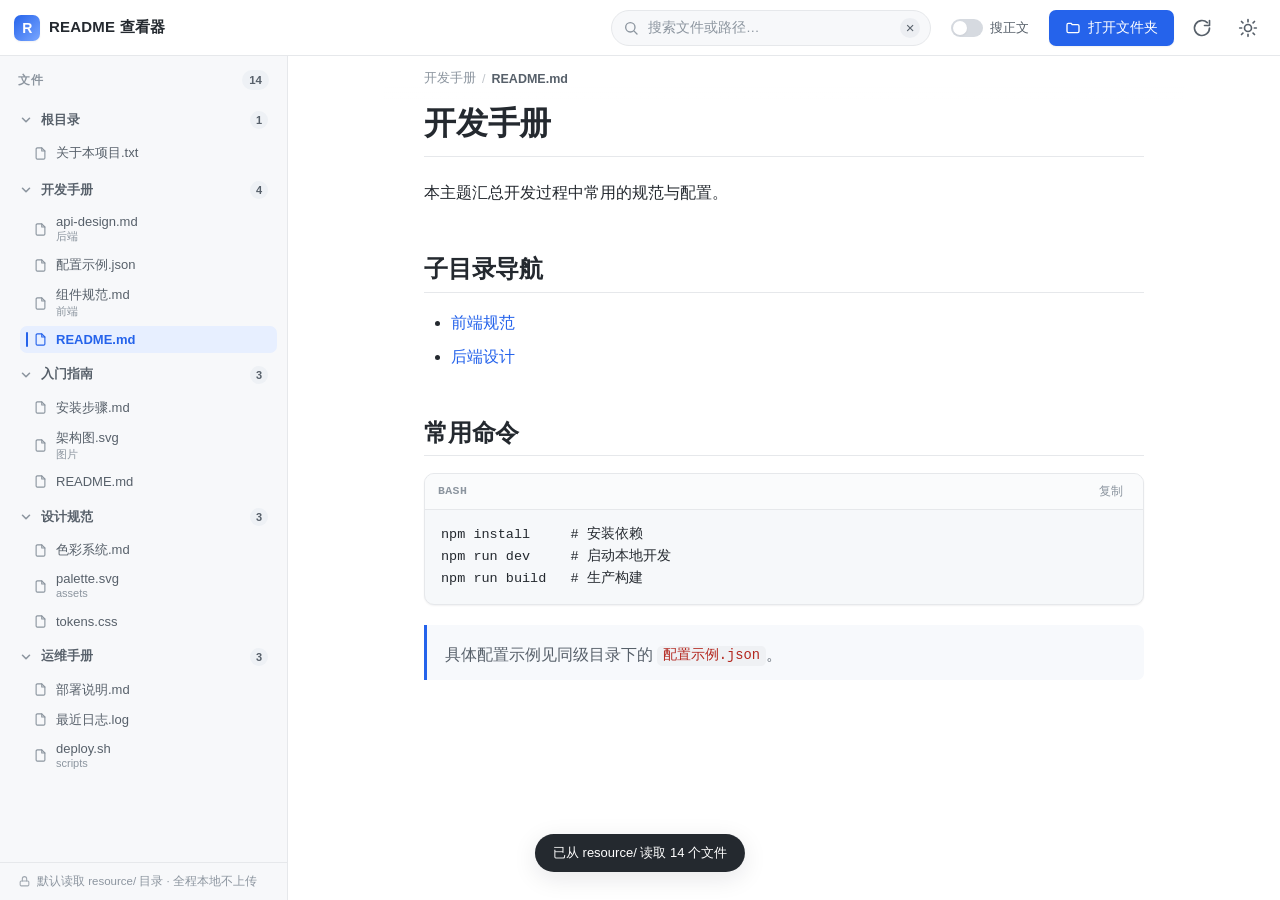
==== index.html @ 5a6d19cf "add readme" ====
<!DOCTYPE html>
<html lang="zh-CN" data-theme="light">
<head>
  <meta charset="UTF-8" />
  <meta name="viewport" content="width=device-width, initial-scale=1.0, viewport-fit=cover" />
  <meta name="description" content="纯本地、离线可用的 README 文件查看器，左侧文件树 + 右侧沉浸式阅读。" />
  <title>README 查看器 · 沉浸式文档阅读</title>
  <link rel="stylesheet" href="style.css" />
</head>
<body>
  <div class="app">
    <!-- ============ 顶部工具栏 ============ -->
    <header class="topbar">
      <button class="icon-btn" id="menuBtn" title="显示 / 隐藏侧栏" aria-label="切换侧栏">
        <svg viewBox="0 0 24 24" width="20" height="20" fill="none" stroke="currentColor" stroke-width="2" stroke-linecap="round">
          <line x1="3" y1="6" x2="21" y2="6" />
          <line x1="3" y1="12" x2="21" y2="12" />
          <line x1="3" y1="18" x2="21" y2="18" />
        </svg>
      </button>

      <div class="brand">
        <span class="brand-mark">R</span>
        <span class="brand-title">README 查看器</span>
      </div>

      <div class="topbar-spacer"></div>

      <div class="search-box" id="searchBox">
        <svg class="search-icon" viewBox="0 0 24 24" width="16" height="16" fill="none" stroke="currentColor" stroke-width="2" stroke-linecap="round">
          <circle cx="11" cy="11" r="7" />
          <line x1="21" y1="21" x2="16.65" y2="16.65" />
        </svg>
        <input id="searchInput" type="text" placeholder="搜索文件或路径…" autocomplete="off" spellcheck="false" />
        <button class="search-clear" id="searchClear" hidden aria-label="清除搜索">×</button>
      </div>

      <label class="toggle-chip" title="同时匹配正文内容">
        <input type="checkbox" id="searchContentToggle" />
        <span class="chip-box"></span>
        <span class="chip-text">搜正文</span>
      </label>

      <label class="btn btn-open" for="folderInput" title="选择本地文件夹">
        <svg viewBox="0 0 24 24" width="16" height="16" fill="none" stroke="currentColor" stroke-width="2" stroke-linecap="round" stroke-linejoin="round">
          <path d="M3 7a2 2 0 0 1 2-2h4l2 2h8a2 2 0 0 1 2 2v8a2 2 0 0 1-2 2H5a2 2 0 0 1-2-2Z" />
        </svg>
        <span>打开文件夹</span>
      </label>
      <input id="folderInput" type="file" webkitdirectory directory multiple hidden />

      <button class="icon-btn" id="reloadBtn" title="重新读取 resource/ 目录" aria-label="重新读取">
        <svg viewBox="0 0 24 24" width="20" height="20" fill="none" stroke="currentColor" stroke-width="2" stroke-linecap="round" stroke-linejoin="round">
          <path d="M21 12a9 9 0 1 1-2.64-6.36" />
          <path d="M21 3v6h-6" />
        </svg>
      </button>
      <button class="icon-btn theme-btn" id="themeBtn" title="切换明暗主题" aria-label="切换主题">
        <svg class="icon-sun" viewBox="0 0 24 24" width="20" height="20" fill="none" stroke="currentColor" stroke-width="2" stroke-linecap="round">
          <circle cx="12" cy="12" r="4.2" />
          <path d="M12 2v2.4M12 19.6V22M4.2 4.2l1.7 1.7M18.1 18.1l1.7 1.7M2 12h2.4M19.6 12H22M4.2 19.8l1.7-1.7M18.1 5.9l1.7-1.7" />
        </svg>
        <svg class="icon-moon" viewBox="0 0 24 24" width="20" height="20" fill="none" stroke="currentColor" stroke-width="2" stroke-linecap="round" stroke-linejoin="round">
          <path d="M21 12.8A8.5 8.5 0 1 1 11.2 3a6.8 6.8 0 0 0 9.8 9.8Z" />
        </svg>
      </button>
    </header>

    <!-- ============ 主体：侧栏 + 阅读区 ============ -->
    <div class="workspace">
      <aside class="sidebar" id="sidebar">
        <div class="sidebar-head">
          <span class="sidebar-title">文件</span>
          <span class="pill" id="fileCount">0</span>
        </div>
        <nav class="file-tree" id="fileTree" aria-label="文件列表"></nav>
        <div class="sidebar-foot">
          <svg viewBox="0 0 24 24" width="13" height="13" fill="none" stroke="currentColor" stroke-width="2" stroke-linecap="round" stroke-linejoin="round">
            <rect x="4" y="11" width="16" height="9" rx="2" />
            <path d="M8 11V7a4 4 0 0 1 8 0v4" />
          </svg>
          <span>默认读取 resource/ 目录 · 全程本地不上传</span>
        </div>
      </aside>

      <div class="overlay" id="overlay"></div>

      <main class="main" id="main">
        <div class="breadcrumb" id="breadcrumb"></div>
        <div class="reading">
          <article class="markdown-body" id="content" aria-live="polite"></article>
        </div>
      </main>
    </div>
  </div>

  <!-- 拖拽提示覆盖层 -->
  <div class="drop-overlay" id="dropOverlay">
    <div class="drop-card">
      <div class="drop-icon">
        <svg viewBox="0 0 24 24" width="44" height="44" fill="none" stroke="currentColor" stroke-width="1.6" stroke-linecap="round" stroke-linejoin="round">
          <path d="M3 7a2 2 0 0 1 2-2h4l2 2h8a2 2 0 0 1 2 2v8a2 2 0 0 1-2 2H5a2 2 0 0 1-2-2Z" />
          <path d="M12 11v5M9.5 13.5 12 11l2.5 2.5" />
        </svg>
      </div>
      <p class="drop-title">松开以打开文件夹</p>
      <p class="drop-sub">将自动读取其中的 Markdown / README 文件</p>
    </div>
  </div>

  <!-- 轻提示 -->
  <div class="toast" id="toast" role="status" aria-live="polite"></div>

  <script src="markdown.js"></script>
  <script src="sample-data.js"></script>
  <script src="app.js"></script>
</body>
</html>
---- style.css ----
/* ============================================================
   README 查看器 — 样式表
   设计目标：类 Typora 的沉浸式阅读体验，明暗双主题，响应式抽屉。
   ============================================================ */

/* ---------- 主题变量 ---------- */
:root {
  --font-ui: -apple-system, BlinkMacSystemFont, "Segoe UI", Roboto,
    "Helvetica Neue", "PingFang SC", "Hiragino Sans GB", "Microsoft YaHei", sans-serif;
  --font-mono: "JetBrains Mono", "Fira Code", "SFMono-Regular", Consolas,
    "Liberation Mono", Menlo, "Courier New", monospace;

  --topbar-h: 56px;
  --sidebar-w: 288px;
  --content-w: 800px;
  --radius: 10px;
  --radius-sm: 7px;
  --shadow-sm: 0 1px 2px rgba(15, 23, 42, 0.06);
  --shadow-md: 0 6px 24px rgba(15, 23, 42, 0.10);
  --transition: 180ms cubic-bezier(0.4, 0, 0.2, 1);
}

/* 亮色 */
html[data-theme="light"] {
  --bg: #ffffff;
  --bg-sidebar: #f7f8fa;
  --bg-elevated: #ffffff;
  --bg-hover: #eceef2;
  --bg-active: #e7efff;
  --text: #24292f;
  --text-secondary: #57606a;
  --text-muted: #8c959f;
  --border: #e6e8eb;
  --border-strong: #d6dae0;
  --accent: #2563eb;
  --accent-contrast: #ffffff;
  --accent-soft: #edf3ff;
  --code-bg: #f6f8fa;
  --code-border: #e6e8eb;
  --code-text: #24292f;
  --inline-code-bg: #eff1f4;
  --inline-code-text: #b3261e;
  --blockquote-border: #c9d1da;
  --blockquote-bg: #f7f9fc;
  --blockquote-text: #57606a;
  --table-border: #dde1e6;
  --table-head-bg: #f6f8fa;
  --table-stripe: #fafbfc;
  --hr: #e6e8eb;
  --selection: #cfe0ff;
  --scrollbar: #cdd3db;
  --scrollbar-hover: #b3bac4;
  --tag-bg: #eef1f5;
  --tag-text: #57606a;
  --drop-bg: rgba(37, 99, 235, 0.06);
}

/* 暗色 */
html[data-theme="dark"] {
  --bg: #0d1117;
  --bg-sidebar: #11161d;
  --bg-elevated: #161b22;
  --bg-hover: #1c232c;
  --bg-active: #1b2b45;
  --text: #e6edf3;
  --text-secondary: #a2acb8;
  --text-muted: #6e7681;
  --border: #21262d;
  --border-strong: #303741;
  --accent: #4f8cff;
  --accent-contrast: #ffffff;
  --accent-soft: #152238;
  --code-bg: #161b22;
  --code-border: #21262d;
  --code-text: #e6edf3;
  --inline-code-bg: #262d38;
  --inline-code-text: #ff9d92;
  --blockquote-border: #303741;
  --blockquote-bg: #151b23;
  --blockquote-text: #a2acb8;
  --table-border: #2a313b;
  --table-head-bg: #161b22;
  --table-stripe: #12171e;
  --hr: #21262d;
  --selection: #274168;
  --scrollbar: #343b45;
  --scrollbar-hover: #454d58;
  --tag-bg: #1d242d;
  --tag-text: #a2acb8;
  --drop-bg: rgba(79, 140, 255, 0.10);
}

/* ---------- 基础重置 ---------- */
*,
*::before,
*::after { box-sizing: border-box; }

html, body {
  height: 100%;
  margin: 0;
}

body {
  font-family: var(--font-ui);
  background: var(--bg);
  color: var(--text);
  -webkit-font-smoothing: antialiased;
  -moz-osx-font-smoothing: grayscale;
  text-rendering: optimizeLegibility;
  overflow: hidden;
  transition: background var(--transition), color var(--transition);
}

button { font-family: inherit; cursor: pointer; }
input { font-family: inherit; }

::selection { background: var(--selection); }

/* 滚动条 */
::-webkit-scrollbar { width: 10px; height: 10px; }
::-webkit-scrollbar-track { background: transparent; }
::-webkit-scrollbar-thumb {
  background: var(--scrollbar);
  border-radius: 8px;
  border: 2px solid transparent;
  background-clip: padding-box;
}
::-webkit-scrollbar-thumb:hover { background: var(--scrollbar-hover); background-clip: padding-box; }

/* ---------- 布局骨架 ---------- */
.app {
  display: flex;
  flex-direction: column;
  height: 100vh;
  height: 100dvh;
}

.workspace {
  flex: 1;
  display: flex;
  min-height: 0;
  position: relative;
}

/* ---------- 顶部工具栏 ---------- */
.topbar {
  height: var(--topbar-h);
  flex: 0 0 var(--topbar-h);
  display: flex;
  align-items: center;
  gap: 10px;
  padding: 0 14px;
  background: var(--bg-elevated);
  border-bottom: 1px solid var(--border);
  z-index: 30;
}

.icon-btn {
  display: inline-flex;
  align-items: center;
  justify-content: center;
  width: 36px;
  height: 36px;
  border: none;
  border-radius: var(--radius-sm);
  background: transparent;
  color: var(--text-secondary);
  transition: background var(--transition), color var(--transition);
}
.icon-btn:hover { background: var(--bg-hover); color: var(--text); }
.icon-btn:active { transform: scale(0.96); }

#menuBtn { display: none; }

.brand {
  display: flex;
  align-items: center;
  gap: 9px;
  user-select: none;
  white-space: nowrap;
}
.brand-mark {
  display: inline-flex;
  align-items: center;
  justify-content: center;
  width: 26px;
  height: 26px;
  border-radius: 7px;
  background: linear-gradient(135deg, var(--accent), #7aa7ff);
  color: #fff;
  font-weight: 800;
  font-size: 14px;
  letter-spacing: -0.5px;
  box-shadow: var(--shadow-sm);
}
.brand-title {
  font-size: 15px;
  font-weight: 650;
  letter-spacing: 0.2px;
  color: var(--text);
}

.topbar-spacer { flex: 1; }

/* 搜索框 */
.search-box {
  position: relative;
  display: flex;
  align-items: center;
  height: 36px;
  width: min(320px, 34vw);
  padding: 0 10px 0 34px;
  background: var(--bg-sidebar);
  border: 1px solid var(--border);
  border-radius: 999px;
  transition: border-color var(--transition), background var(--transition), box-shadow var(--transition);
}
.search-box:focus-within {
  border-color: var(--accent);
  background: var(--bg-elevated);
  box-shadow: 0 0 0 3px var(--accent-soft);
}
.search-icon {
  position: absolute;
  left: 11px;
  color: var(--text-muted);
  pointer-events: none;
}
.search-box input {
  flex: 1;
  min-width: 0;
  border: none;
  outline: none;
  background: transparent;
  color: var(--text);
  font-size: 13.5px;
}
.search-box input::placeholder { color: var(--text-muted); }
.search-clear {
  flex: 0 0 auto;
  width: 20px;
  height: 20px;
  border: none;
  border-radius: 50%;
  background: var(--bg-hover);
  color: var(--text-secondary);
  font-size: 15px;
  line-height: 1;
  display: inline-flex;
  align-items: center;
  justify-content: center;
}
.search-clear:hover { background: var(--border-strong); }

/* 搜正文开关 */
.toggle-chip {
  display: inline-flex;
  align-items: center;
  gap: 7px;
  padding: 6px 10px;
  border-radius: 999px;
  cursor: pointer;
  user-select: none;
  color: var(--text-secondary);
  font-size: 13px;
  transition: background var(--transition);
}
.toggle-chip:hover { background: var(--bg-hover); }
.toggle-chip input { position: absolute; opacity: 0; width: 0; height: 0; }
.chip-box {
  width: 32px;
  height: 18px;
  border-radius: 999px;
  background: var(--border-strong);
  position: relative;
  transition: background var(--transition);
}
.chip-box::after {
  content: "";
  position: absolute;
  top: 2px;
  left: 2px;
  width: 14px;
  height: 14px;
  border-radius: 50%;
  background: #fff;
  box-shadow: var(--shadow-sm);
  transition: transform var(--transition);
}
.toggle-chip input:checked + .chip-box { background: var(--accent); }
.toggle-chip input:checked + .chip-box::after { transform: translateX(14px); }
.toggle-chip input:focus-visible + .chip-box { box-shadow: 0 0 0 3px var(--accent-soft); }

/* 打开文件夹按钮 */
.btn {
  display: inline-flex;
  align-items: center;
  gap: 7px;
  height: 36px;
  padding: 0 15px;
  border-radius: var(--radius-sm);
  border: 1px solid transparent;
  font-size: 13.5px;
  font-weight: 550;
  white-space: nowrap;
  transition: background var(--transition), box-shadow var(--transition), transform var(--transition), border-color var(--transition);
  user-select: none;
}
.btn-open {
  background: var(--accent);
  color: var(--accent-contrast);
  box-shadow: var(--shadow-sm);
}
.btn-open:hover { filter: brightness(1.06); box-shadow: 0 4px 14px rgba(37, 99, 235, 0.28); }
.btn-open:active { transform: scale(0.98); }

/* 主题切换按钮 */
.theme-btn .icon-moon { display: none; }
html[data-theme="dark"] .theme-btn .icon-sun { display: none; }
html[data-theme="dark"] .theme-btn .icon-moon { display: block; }

/* ---------- 侧栏 ---------- */
.sidebar {
  flex: 0 0 var(--sidebar-w);
  width: var(--sidebar-w);
  display: flex;
  flex-direction: column;
  background: var(--bg-sidebar);
  border-right: 1px solid var(--border);
  min-height: 0;
  z-index: 20;
}

.sidebar-head {
  display: flex;
  align-items: center;
  justify-content: space-between;
  padding: 14px 18px 10px;
}
.sidebar-title {
  font-size: 11.5px;
  font-weight: 700;
  letter-spacing: 0.9px;
  text-transform: uppercase;
  color: var(--text-muted);
}
.pill {
  min-width: 22px;
  height: 20px;
  padding: 0 7px;
  display: inline-flex;
  align-items: center;
  justify-content: center;
  border-radius: 999px;
  background: var(--tag-bg);
  color: var(--tag-text);
  font-size: 11.5px;
  font-weight: 650;
}

.file-tree {
  flex: 1;
  overflow-y: auto;
  padding: 4px 10px 16px;
}

.sidebar-foot {
  display: flex;
  align-items: center;
  gap: 6px;
  padding: 11px 18px;
  border-top: 1px solid var(--border);
  color: var(--text-muted);
  font-size: 11.5px;
}
.sidebar-foot svg { flex: 0 0 auto; opacity: 0.8; }

/* 主题分组 */
.theme-group { margin-bottom: 4px; }

.theme-header {
  display: flex;
  align-items: center;
  gap: 8px;
  width: 100%;
  padding: 7px 9px;
  border: none;
  border-radius: var(--radius-sm);
  background: transparent;
  color: var(--text-secondary);
  font-size: 12.5px;
  font-weight: 650;
  text-align: left;
  transition: background var(--transition), color var(--transition);
}
.theme-header:hover { background: var(--bg-hover); color: var(--text); }

.theme-caret {
  flex: 0 0 auto;
  width: 14px;
  height: 14px;
  color: var(--text-muted);
  transition: transform var(--transition);
}
.theme-group.collapsed .theme-caret { transform: rotate(-90deg); }

.theme-name {
  flex: 1;
  min-width: 0;
  overflow: hidden;
  text-overflow: ellipsis;
  white-space: nowrap;
}
.theme-count {
  flex: 0 0 auto;
  padding: 0 6px;
  min-width: 18px;
  height: 18px;
  display: inline-flex;
  align-items: center;
  justify-content: center;
  border-radius: 999px;
  background: var(--tag-bg);
  color: var(--tag-text);
  font-size: 11px;
  font-weight: 600;
}

.theme-files {
  list-style: none;
  margin: 2px 0 6px;
  padding: 0 0 0 10px;
  overflow: hidden;
}
.theme-group.collapsed .theme-files { display: none; }

/* 文件项 */
.file-item {
  display: flex;
  align-items: center;
  gap: 8px;
  width: 100%;
  padding: 6px 9px 6px 13px;
  border: none;
  border-radius: var(--radius-sm);
  background: transparent;
  color: var(--text-secondary);
  font-size: 13px;
  text-align: left;
  position: relative;
  transition: background var(--transition), color var(--transition);
}
.file-item::before {
  content: "";
  position: absolute;
  left: 6px;
  top: 6px;
  bottom: 6px;
  width: 2px;
  border-radius: 2px;
  background: transparent;
  transition: background var(--transition);
}
.file-item:hover { background: var(--bg-hover); color: var(--text); }
.file-item.active {
  background: var(--bg-active);
  color: var(--accent);
  font-weight: 600;
}
.file-item.active::before { background: var(--accent); }

.file-icon {
  flex: 0 0 auto;
  width: 15px;
  height: 15px;
  color: var(--text-muted);
}
.file-item.active .file-icon { color: var(--accent); }

.file-label {
  flex: 1;
  min-width: 0;
  display: flex;
  flex-direction: column;
  overflow: hidden;
}
.file-name {
  overflow: hidden;
  text-overflow: ellipsis;
  white-space: nowrap;
}
.file-sublabel {
  font-size: 11px;
  font-weight: 400;
  line-height: 1.4;
  color: var(--text-muted);
  overflow: hidden;
  text-overflow: ellipsis;
  white-space: nowrap;
}

/* 搜索高亮 */
mark.hl {
  background: rgba(255, 213, 0, 0.45);
  color: inherit;
  border-radius: 2px;
  padding: 0 1px;
}
html[data-theme="dark"] mark.hl { background: rgba(255, 200, 0, 0.30); }

/* 空 / 无结果提示（侧栏内） */
.tree-empty {
  padding: 26px 16px;
  text-align: center;
  color: var(--text-muted);
  font-size: 12.5px;
  line-height: 1.7;
}

/* ---------- 主阅读区 ---------- */
.main {
  flex: 1;
  min-width: 0;
  overflow-y: auto;
  scroll-behavior: smooth;
  position: relative;
}

.breadcrumb {
  position: sticky;
  top: 0;
  z-index: 10;
  display: flex;
  align-items: center;
  gap: 6px;
  max-width: var(--content-w);
  margin: 0 auto;
  padding: 14px 40px 12px;
  font-size: 12.5px;
  color: var(--text-muted);
  background: linear-gradient(var(--bg) 72%, transparent);
  backdrop-filter: blur(2px);
  flex-wrap: wrap;
}
.breadcrumb .crumb { white-space: nowrap; }
.breadcrumb .crumb.current { color: var(--text-secondary); font-weight: 600; }
.breadcrumb .sep { opacity: 0.55; }

.reading {
  max-width: var(--content-w);
  margin: 0 auto;
  padding: 4px 40px 120px;
}

/* ---------- Markdown 正文排版 ---------- */
.markdown-body {
  font-size: 16px;
  line-height: 1.78;
  color: var(--text);
  word-wrap: break-word;
  overflow-wrap: break-word;
}

.markdown-body > *:first-child { margin-top: 0; }

.markdown-body h1,
.markdown-body h2,
.markdown-body h3,
.markdown-body h4,
.markdown-body h5,
.markdown-body h6 {
  margin: 1.9em 0 0.7em;
  font-weight: 650;
  line-height: 1.3;
  letter-spacing: -0.2px;
  scroll-margin-top: 64px;
}
.markdown-body h1 {
  font-size: 2em;
  padding-bottom: 0.35em;
  border-bottom: 1px solid var(--border);
}
.markdown-body h2 {
  font-size: 1.5em;
  padding-bottom: 0.3em;
  border-bottom: 1px solid var(--border);
}
.markdown-body h3 { font-size: 1.24em; }
.markdown-body h4 { font-size: 1.06em; }
.markdown-body h5 { font-size: 0.96em; color: var(--text-secondary); }
.markdown-body h6 { font-size: 0.9em; color: var(--text-muted); }

.markdown-body p { margin: 0 0 1.05em; }

.markdown-body a {
  color: var(--accent);
  text-decoration: none;
  border-bottom: 1px solid transparent;
  transition: border-color var(--transition);
  word-break: break-word;
}
.markdown-body a:hover { border-bottom-color: var(--accent); }

.markdown-body strong { font-weight: 680; color: var(--text); }
.markdown-body em { font-style: italic; }
.markdown-body del { color: var(--text-muted); }

/* 列表 */
.markdown-body ul,
.markdown-body ol {
  margin: 0 0 1.05em;
  padding-left: 1.7em;
}
.markdown-body li { margin: 0.32em 0; }
.markdown-body li > ul,
.markdown-body li > ol { margin: 0.32em 0 0.2em; }
.markdown-body ul { list-style: disc; }
.markdown-body ul ul { list-style: circle; }
.markdown-body ul ul ul { list-style: square; }

/* 任务列表 */
.markdown-body li.task-item {
  list-style: none;
  position: relative;
  margin-left: -1.35em;
  padding-left: 0;
}
.markdown-body li.task-item input[type="checkbox"] {
  appearance: none;
  -webkit-appearance: none;
  width: 15px;
  height: 15px;
  margin: 0 7px 0 0;
  vertical-align: -2px;
  border: 1.6px solid var(--border-strong);
  border-radius: 4px;
  background: var(--bg);
  position: relative;
  transition: background var(--transition), border-color var(--transition);
}
.markdown-body li.task-item input[type="checkbox"]:checked {
  background: var(--accent);
  border-color: var(--accent);
}
.markdown-body li.task-item input[type="checkbox"]:checked::after {
  content: "";
  position: absolute;
  left: 4px;
  top: 1px;
  width: 4px;
  height: 8px;
  border: solid #fff;
  border-width: 0 2px 2px 0;
  transform: rotate(45deg);
}

/* 引用 */
.markdown-body blockquote {
  margin: 0 0 1.1em;
  padding: 0.65em 1.1em;
  color: var(--blockquote-text);
  background: var(--blockquote-bg);
  border-left: 3px solid var(--accent);
  border-radius: 0 var(--radius-sm) var(--radius-sm) 0;
}
.markdown-body blockquote > *:last-child { margin-bottom: 0; }
.markdown-body blockquote p { margin: 0.3em 0; }

/* 行内代码 */
.markdown-body code {
  font-family: var(--font-mono);
  font-size: 0.86em;
  padding: 0.16em 0.42em;
  border-radius: 5px;
  background: var(--inline-code-bg);
  color: var(--inline-code-text);
  white-space: break-spaces;
}

/* 代码块 */
.markdown-body pre {
  position: relative;
  margin: 0 0 1.25em;
  padding: 0;
  background: var(--code-bg);
  border: 1px solid var(--code-border);
  border-radius: var(--radius);
  overflow: hidden;
  box-shadow: var(--shadow-sm);
}
.markdown-body pre .code-head {
  display: flex;
  align-items: center;
  justify-content: space-between;
  padding: 7px 13px;
  border-bottom: 1px solid var(--code-border);
  background: var(--code-bg);
  background: color-mix(in srgb, var(--code-bg) 60%, var(--bg));
}
.markdown-body pre .code-lang {
  font-family: var(--font-mono);
  font-size: 11.5px;
  font-weight: 600;
  letter-spacing: 0.4px;
  text-transform: uppercase;
  color: var(--text-muted);
}
.markdown-body pre .code-copy {
  border: none;
  background: transparent;
  color: var(--text-muted);
  font-size: 11.5px;
  padding: 2px 7px;
  border-radius: 5px;
  transition: background var(--transition), color var(--transition);
}
.markdown-body pre .code-copy:hover { background: var(--bg-hover); color: var(--text); }
.markdown-body pre .code-copy.copied { color: var(--accent); }
.markdown-body pre > code {
  display: block;
  padding: 14px 16px;
  overflow-x: auto;
  background: transparent;
  color: var(--code-text);
  font-size: 13.5px;
  line-height: 1.65;
  white-space: pre;
  tab-size: 2;
}

/* 表格 */
.markdown-body .table-wrap {
  overflow-x: auto;
  margin: 0 0 1.25em;
  border: 1px solid var(--table-border);
  border-radius: var(--radius);
}
.markdown-body table {
  border-collapse: collapse;
  width: 100%;
  font-size: 14px;
}
.markdown-body th,
.markdown-body td {
  padding: 9px 14px;
  border-bottom: 1px solid var(--table-border);
  text-align: left;
  vertical-align: top;
}
.markdown-body thead th {
  background: var(--table-head-bg);
  font-weight: 650;
  color: var(--text);
  white-space: nowrap;
}
.markdown-body tbody tr:nth-child(2n) { background: var(--table-stripe); }
.markdown-body tbody tr:last-child td { border-bottom: none; }

/* 图片 */
.markdown-body img {
  max-width: 100%;
  height: auto;
  border-radius: var(--radius);
  display: block;
  margin: 0.4em 0 1.2em;
  box-shadow: var(--shadow-sm);
}
.markdown-body img.inline-img {
  display: inline-block;
  margin: 0 0.15em;
  vertical-align: middle;
  border-radius: 4px;
}

/* 分割线 */
.markdown-body hr {
  height: 1px;
  border: none;
  margin: 2em 0;
  background: var(--hr);
}

/* 图片加载失败占位 */
.img-error {
  display: inline-flex;
  align-items: center;
  gap: 8px;
  padding: 14px 18px;
  margin: 0.4em 0 1.2em;
  border: 1px dashed var(--border-strong);
  border-radius: var(--radius);
  color: var(--text-muted);
  font-size: 13px;
  background: var(--bg-sidebar);
}

/* ---------- 空状态 / 加载 ---------- */
.empty-state {
  display: flex;
  flex-direction: column;
  align-items: center;
  justify-content: center;
  text-align: center;
  min-height: 52vh;
  padding: 40px 24px;
  color: var(--text-secondary);
}
.empty-state .es-icon {
  width: 72px;
  height: 72px;
  display: flex;
  align-items: center;
  justify-content: center;
  border-radius: 20px;
  background: var(--accent-soft);
  color: var(--accent);
  margin-bottom: 20px;
}
.empty-state h2 { margin: 0 0 8px; font-size: 19px; color: var(--text); font-weight: 650; }
.empty-state p { margin: 0 0 18px; font-size: 14px; line-height: 1.7; max-width: 420px; }
.empty-state .es-actions { display: flex; gap: 10px; flex-wrap: wrap; justify-content: center; }

.spinner {
  width: 30px;
  height: 30px;
  border: 3px solid var(--border);
  border-top-color: var(--accent);
  border-radius: 50%;
  animation: spin 0.8s linear infinite;
  margin-bottom: 16px;
}
@keyframes spin { to { transform: rotate(360deg); } }

/* ---------- 移动端抽屉遮罩 ---------- */
.overlay {
  display: none;
  position: fixed;
  inset: 0;
  background: rgba(0, 0, 0, 0.42);
  backdrop-filter: blur(1px);
  z-index: 19;
  opacity: 0;
  transition: opacity var(--transition);
}

/* ---------- 拖拽覆盖层 ---------- */
.drop-overlay {
  position: fixed;
  inset: 0;
  z-index: 100;
  display: none;
  align-items: center;
  justify-content: center;
  background: var(--drop-bg);
  backdrop-filter: blur(3px);
}
.drop-overlay.show { display: flex; }
.drop-card {
  display: flex;
  flex-direction: column;
  align-items: center;
  padding: 48px 64px;
  border: 2px dashed var(--accent);
  border-radius: 22px;
  background: var(--bg-elevated);
  box-shadow: var(--shadow-md);
  color: var(--accent);
  animation: pop 0.22s ease;
}
@keyframes pop { from { transform: scale(0.94); opacity: 0; } to { transform: scale(1); opacity: 1; } }
.drop-icon { margin-bottom: 14px; }
.drop-title { margin: 0; font-size: 18px; font-weight: 650; color: var(--text); }
.drop-sub { margin: 6px 0 0; font-size: 13px; color: var(--text-muted); }

/* ---------- Toast ---------- */
.toast {
  position: fixed;
  left: 50%;
  bottom: 28px;
  transform: translate(-50%, 18px);
  padding: 10px 18px;
  background: var(--text);
  color: var(--bg);
  font-size: 13px;
  border-radius: 999px;
  box-shadow: var(--shadow-md);
  z-index: 120;
  opacity: 0;
  pointer-events: none;
  transition: opacity var(--transition), transform var(--transition);
  max-width: 80vw;
  text-align: center;
}
.toast.show { opacity: 1; transform: translate(-50%, 0); }

/* ---------- 响应式 ---------- */
@media (max-width: 900px) {
  #menuBtn { display: inline-flex; }

  .brand-title { display: none; }

  .search-box { width: auto; flex: 1; min-width: 0; }

  .toggle-chip .chip-text { display: none; }
  .toggle-chip { padding: 6px; }

  .btn-open span { display: none; }
  .btn-open { padding: 0 10px; }

  .sidebar {
    position: fixed;
    top: var(--topbar-h);
    bottom: 0;
    left: 0;
    width: 84vw;
    max-width: 320px;
    transform: translateX(-102%);
    transition: transform var(--transition);
    box-shadow: var(--shadow-md);
  }
  .sidebar.open { transform: translateX(0); }
  .overlay.show { display: block; opacity: 1; }

  .breadcrumb { padding: 12px 20px 10px; }
  .reading { padding: 4px 20px 100px; }
  .markdown-body { font-size: 15.5px; }
  .markdown-body h1 { font-size: 1.7em; }
  .markdown-body h2 { font-size: 1.35em; }
}

@media (max-width: 520px) {
  .topbar { gap: 8px; padding: 0 10px; }
  .brand-mark { width: 24px; height: 24px; }
  .search-box { height: 34px; }
  .drop-card { padding: 34px 30px; }
}

/* 打印：只保留正文 */
@media print {
  .topbar, .sidebar, .breadcrumb, .overlay, .toast, .drop-overlay { display: none !important; }
  .main { overflow: visible; }
  .reading { max-width: 100%; padding: 0; }
}


/* ===== 非 Markdown 文件视图（resource 目录） ===== */
.media-view{display:flex;justify-content:center;padding:12px 0}
.media-view img{max-width:100%;height:auto;border-radius:var(--radius);box-shadow:var(--shadow-md);background:var(--bg-elevated)}
.code-file{border:1px solid var(--code-border);border-radius:var(--radius);overflow:hidden;margin:4px 0}
.code-file-head{display:flex;align-items:center;justify-content:space-between;gap:12px;padding:10px 14px;background:var(--code-bg);border-bottom:1px solid var(--code-border);font-size:13px;color:var(--text-secondary)}
.cf-name{font-family:var(--font-mono);font-weight:600;color:var(--text)}
.cf-open{color:var(--accent);text-decoration:none;white-space:nowrap}
.cf-open:hover{text-decoration:underline}
.code-file pre{margin:0;border:none;border-radius:0}
.code-file pre code{display:block;padding:14px 16px;white-space:pre;overflow:auto;font-family:var(--font-mono);font-size:13px;line-height:1.6;color:var(--code-text);background:var(--code-bg)}
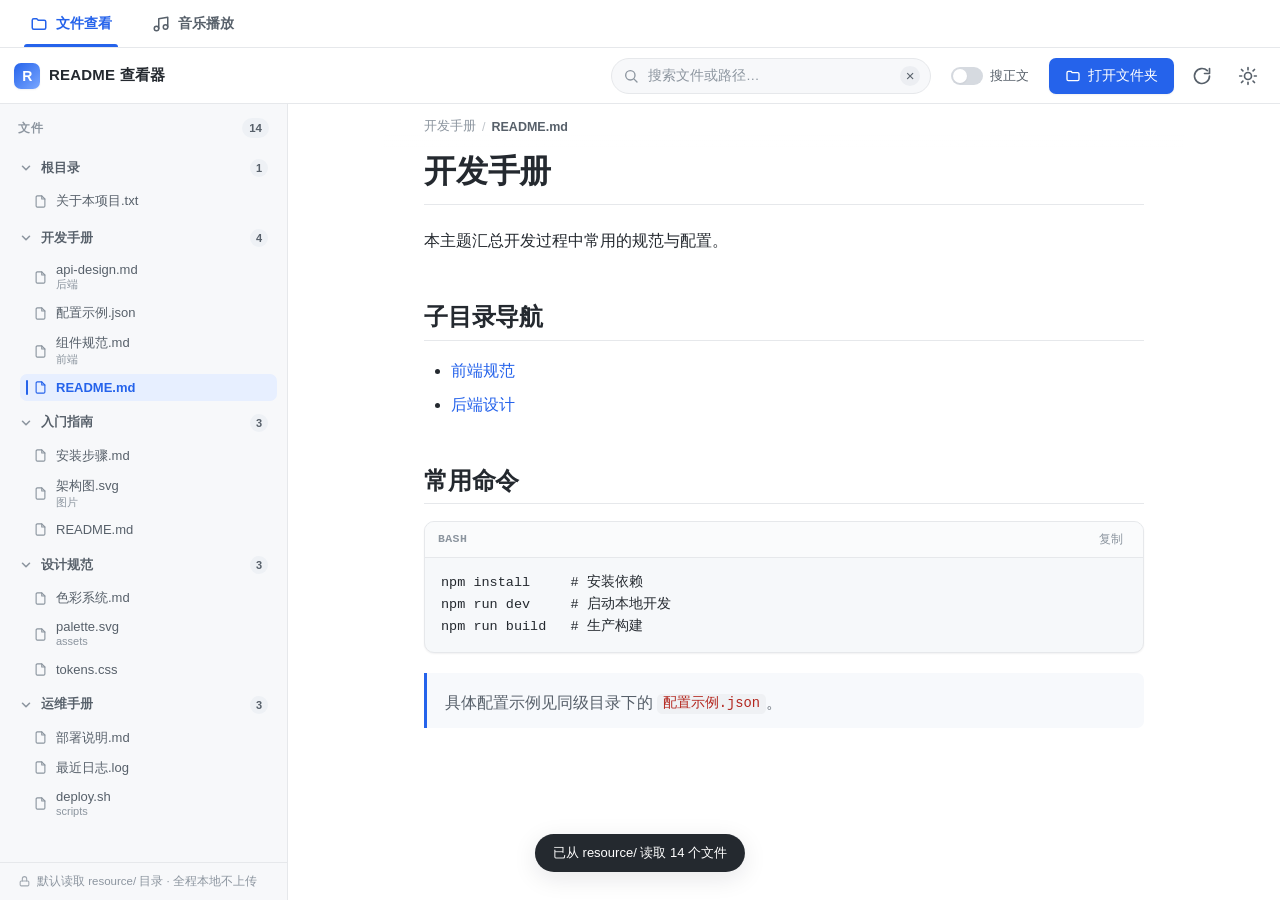
==== commit e462b1aa: "feat: 集成音乐播放器，新增文件查看/音乐播放双标签并修复资源文件加载 - 解压并集成 music-player（18 首本地音频 + playlist.txt + 播放器页面） - 顶层新增「文" ====
--- a/index.html
+++ b/index.html
@@ -3,12 +3,25 @@
 <head>
   <meta charset="UTF-8" />
   <meta name="viewport" content="width=device-width, initial-scale=1.0, viewport-fit=cover" />
-  <meta name="description" content="纯本地、离线可用的 README 文件查看器，左侧文件树 + 右侧沉浸式阅读。" />
-  <title>README 查看器 · 沉浸式文档阅读</title>
+  <meta name="description" content="一个站点，两种视图：本地文件查看器（左侧文件树 + 沉浸式阅读）与本地音乐播放器。" />
+  <title>文档查看 · 音乐播放</title>
   <link rel="stylesheet" href="style.css" />
 </head>
 <body>
-  <div class="app">
+  <nav class="app-tabs" role="tablist" aria-label="功能切换">
+    <button class="app-tab active" data-tab="files" role="tab" aria-selected="true">
+      <svg viewBox="0 0 24 24" width="18" height="18" fill="none" stroke="currentColor" stroke-width="2" stroke-linecap="round" stroke-linejoin="round"><path d="M3 7a2 2 0 0 1 2-2h4l2 2h8a2 2 0 0 1 2 2v8a2 2 0 0 1-2 2H5a2 2 0 0 1-2-2Z"/></svg>
+      <span>文件查看</span>
+    </button>
+    <button class="app-tab" data-tab="music" role="tab" aria-selected="false">
+      <svg viewBox="0 0 24 24" width="18" height="18" fill="none" stroke="currentColor" stroke-width="2" stroke-linecap="round" stroke-linejoin="round"><path d="M9 18V5l12-2v13"/><circle cx="6" cy="18" r="3"/><circle cx="18" cy="16" r="3"/></svg>
+      <span>音乐播放</span>
+    </button>
+  </nav>
+
+  <div class="tab-panels">
+    <section id="panel-files" class="tab-panel active" role="tabpanel" aria-label="文件查看">
+      <div class="app">
     <!-- ============ 顶部工具栏 ============ -->
     <header class="topbar">
       <button class="icon-btn" id="menuBtn" title="显示 / 隐藏侧栏" aria-label="切换侧栏">
@@ -92,7 +105,13 @@
         </div>
       </main>
     </div>
-  </div>
+      </div><!-- /.app -->
+    </section>
+
+    <section id="panel-music" class="tab-panel" role="tabpanel" aria-label="音乐播放">
+      <iframe class="music-frame" src="music-player/index.html" title="音乐播放器" loading="lazy"></iframe>
+    </section>
+  </div><!-- /.tab-panels -->
 
   <!-- 拖拽提示覆盖层 -->
   <div class="drop-overlay" id="dropOverlay">
@@ -113,6 +132,8 @@
 
   <script src="markdown.js"></script>
   <script src="sample-data.js"></script>
+  <script src="resource-data.js"></script>
   <script src="app.js"></script>
+  <script src="tabs.js"></script>
 </body>
 </html>
--- a/style.css
+++ b/style.css
@@ -953,3 +953,75 @@
 .cf-open:hover{text-decoration:underline}
 .code-file pre{margin:0;border:none;border-radius:0}
 .code-file pre code{display:block;padding:14px 16px;white-space:pre;overflow:auto;font-family:var(--font-mono);font-size:13px;line-height:1.6;color:var(--code-text);background:var(--code-bg)}
+
+/* ============================================================
+   顶层标签页（文件查看 / 音乐播放）—— 新增
+   ============================================================ */
+body {
+  display: flex;
+  flex-direction: column;
+}
+
+.app-tabs {
+  flex: 0 0 auto;
+  display: flex;
+  align-items: stretch;
+  gap: 4px;
+  height: 48px;
+  padding: 0 12px;
+  background: var(--bg-elevated);
+  border-bottom: 1px solid var(--border);
+  z-index: 40;
+}
+
+.app-tab {
+  display: inline-flex;
+  align-items: center;
+  gap: 8px;
+  padding: 0 18px;
+  border: none;
+  background: transparent;
+  color: var(--text-secondary);
+  font-size: 14px;
+  font-weight: 600;
+  cursor: pointer;
+  position: relative;
+  transition: color var(--transition), background var(--transition);
+}
+.app-tab:hover { color: var(--text); background: var(--bg-hover); }
+.app-tab.active { color: var(--accent); }
+.app-tab.active::after {
+  content: "";
+  position: absolute;
+  left: 12px;
+  right: 12px;
+  bottom: 0;
+  height: 3px;
+  border-radius: 3px 3px 0 0;
+  background: var(--accent);
+}
+.app-tab svg { flex: 0 0 auto; }
+
+.tab-panels {
+  flex: 1 1 auto;
+  min-height: 0;
+  position: relative;
+}
+.tab-panel {
+  position: absolute;
+  inset: 0;
+  display: none;
+}
+.tab-panel.active { display: block; }
+
+/* 原有查看器在面板内填满高度（覆盖它的 100vh） */
+.tab-panel .app { height: 100%; }
+
+/* 音乐播放器 iframe 填满面板 */
+.music-frame {
+  width: 100%;
+  height: 100%;
+  border: 0;
+  display: block;
+  background: #0a0e1a;
+}
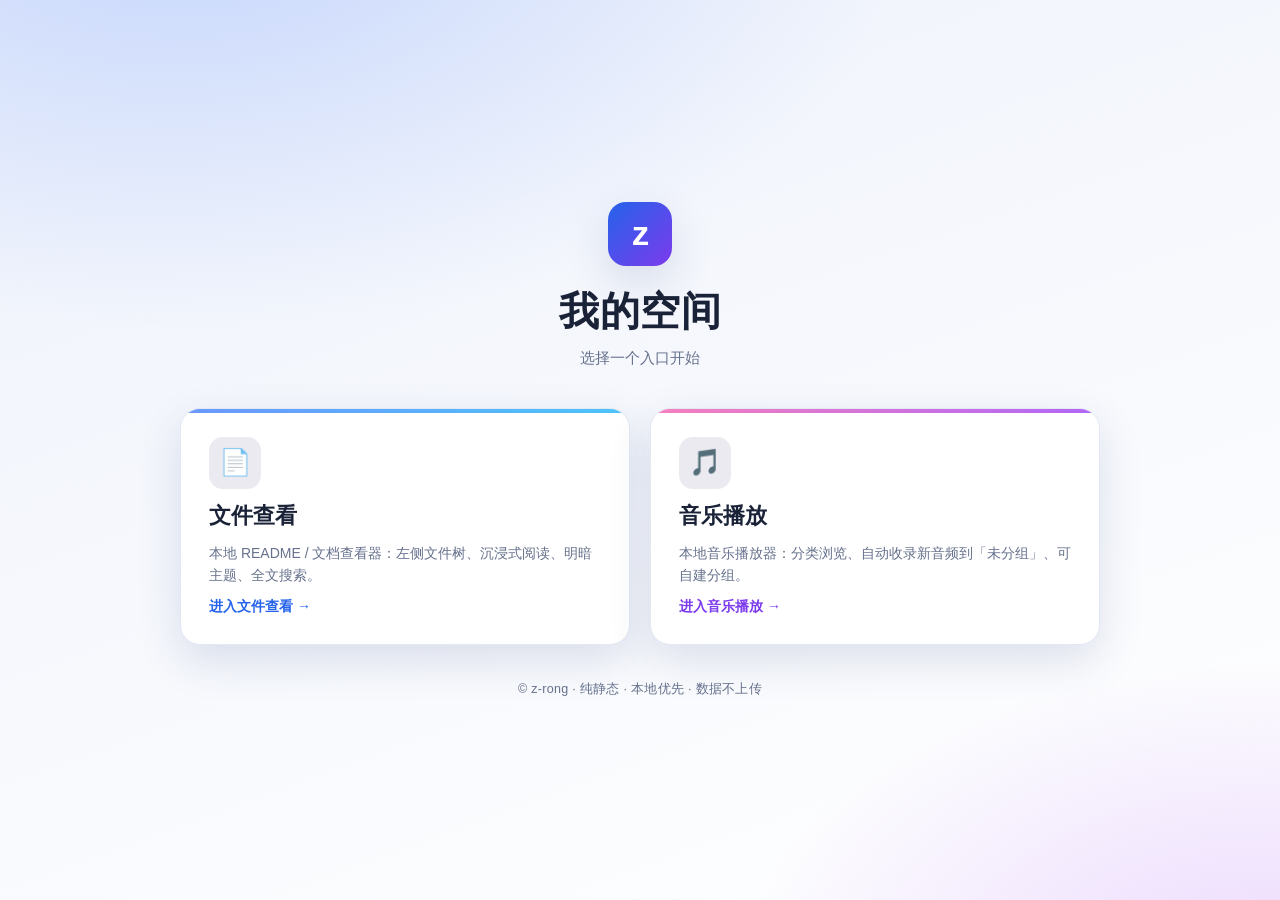
==== commit 777e0357: "refactor: 拆分 readme-view/ 与 music-player/ 两目录 + 根门户页；播放器支持自动识别/未分组/新建分组 - 目录重构：README 查看器迁入 readme-v" ====
--- a/index.html
+++ b/index.html
@@ -1,139 +1,165 @@
 <!DOCTYPE html>
-<html lang="zh-CN" data-theme="light">
+<html lang="zh-CN">
 <head>
   <meta charset="UTF-8" />
-  <meta name="viewport" content="width=device-width, initial-scale=1.0, viewport-fit=cover" />
-  <meta name="description" content="一个站点，两种视图：本地文件查看器（左侧文件树 + 沉浸式阅读）与本地音乐播放器。" />
-  <title>文档查看 · 音乐播放</title>
-  <link rel="stylesheet" href="style.css" />
+  <meta name="viewport" content="width=device-width, initial-scale=1.0" />
+  <meta name="description" content="z-rong 的个人空间：文件查看器与本地音乐播放器两个入口。" />
+  <title>z-rong · 我的空间</title>
+  <style>
+    :root {
+      --bg: #0b1020;
+      --bg-2: #111a33;
+      --card: rgba(255, 255, 255, 0.05);
+      --card-hover: rgba(255, 255, 255, 0.09);
+      --border: rgba(255, 255, 255, 0.10);
+      --text: #e9eefb;
+      --muted: #9aa6c2;
+      --accent: #5b8cff;
+      --accent-2: #a855f7;
+      --shadow: 0 20px 60px rgba(0, 0, 0, 0.45);
+    }
+    @media (prefers-color-scheme: light) {
+      :root {
+        --bg: #eef2fb;
+        --bg-2: #ffffff;
+        --card: #ffffff;
+        --card-hover: #ffffff;
+        --border: #e2e8f4;
+        --text: #1a2238;
+        --muted: #66718c;
+        --accent: #2563eb;
+        --accent-2: #7c3aed;
+        --shadow: 0 16px 44px rgba(37, 60, 120, 0.14);
+      }
+    }
+    * { box-sizing: border-box; }
+    html, body { height: 100%; margin: 0; }
+    body {
+      font-family: -apple-system, BlinkMacSystemFont, "Segoe UI", Roboto,
+        "PingFang SC", "Hiragino Sans GB", "Microsoft YaHei", sans-serif;
+      color: var(--text);
+      background:
+        radial-gradient(1200px 700px at 15% -10%, rgba(91, 140, 255, 0.28), transparent 60%),
+        radial-gradient(1000px 600px at 100% 110%, rgba(168, 85, 247, 0.24), transparent 55%),
+        linear-gradient(160deg, var(--bg) 0%, var(--bg-2) 100%);
+      min-height: 100vh;
+      display: flex;
+      align-items: center;
+      justify-content: center;
+      padding: 40px 20px;
+    }
+    .landing {
+      width: min(920px, 100%);
+    }
+    .hero {
+      text-align: center;
+      margin-bottom: 40px;
+    }
+    .logo {
+      width: 64px; height: 64px; margin: 0 auto 18px;
+      display: flex; align-items: center; justify-content: center;
+      border-radius: 18px;
+      background: linear-gradient(135deg, var(--accent), var(--accent-2));
+      color: #fff; font-size: 34px; font-weight: 800; letter-spacing: -1px;
+      box-shadow: var(--shadow);
+    }
+    .hero h1 {
+      margin: 0 0 10px;
+      font-size: clamp(26px, 4vw, 40px);
+      font-weight: 800;
+      letter-spacing: 0.5px;
+    }
+    .hero p { margin: 0; color: var(--muted); font-size: 15px; }
+
+    .entries {
+      display: grid;
+      grid-template-columns: repeat(2, 1fr);
+      gap: 20px;
+    }
+    @media (max-width: 640px) {
+      .entries { grid-template-columns: 1fr; }
+    }
+
+    .entry {
+      position: relative;
+      display: flex;
+      flex-direction: column;
+      gap: 12px;
+      padding: 28px;
+      min-height: 210px;
+      border-radius: 20px;
+      border: 1px solid var(--border);
+      background: var(--card);
+      color: var(--text);
+      text-decoration: none;
+      overflow: hidden;
+      transition: transform 180ms ease, background 180ms ease, border-color 180ms ease;
+      box-shadow: var(--shadow);
+    }
+    .entry::before {
+      content: "";
+      position: absolute;
+      inset: 0 0 auto 0;
+      height: 4px;
+      opacity: 0.9;
+    }
+    .entry--docs::before { background: linear-gradient(90deg, #5b8cff, #38bdf8); }
+    .entry--music::before { background: linear-gradient(90deg, #f472b6, #a855f7); }
+    .entry:hover {
+      transform: translateY(-4px);
+      background: var(--card-hover);
+      border-color: color-mix(in srgb, var(--accent) 45%, var(--border));
+    }
+    .entry__icon {
+      width: 52px; height: 52px;
+      display: flex; align-items: center; justify-content: center;
+      font-size: 26px;
+      border-radius: 14px;
+      background: rgba(127, 127, 160, 0.16);
+    }
+    .entry__title { font-size: 22px; font-weight: 750; }
+    .entry__desc { color: var(--muted); font-size: 14px; line-height: 1.55; flex: 1; }
+    .entry__cta {
+      align-self: flex-start;
+      font-size: 14px; font-weight: 700;
+      color: var(--accent);
+    }
+    .entry--music .entry__cta { color: var(--accent-2); }
+
+    .foot {
+      margin-top: 36px;
+      text-align: center;
+      color: var(--muted);
+      font-size: 12.5px;
+      letter-spacing: 0.3px;
+    }
+  </style>
 </head>
 <body>
-  <nav class="app-tabs" role="tablist" aria-label="功能切换">
-    <button class="app-tab active" data-tab="files" role="tab" aria-selected="true">
-      <svg viewBox="0 0 24 24" width="18" height="18" fill="none" stroke="currentColor" stroke-width="2" stroke-linecap="round" stroke-linejoin="round"><path d="M3 7a2 2 0 0 1 2-2h4l2 2h8a2 2 0 0 1 2 2v8a2 2 0 0 1-2 2H5a2 2 0 0 1-2-2Z"/></svg>
-      <span>文件查看</span>
-    </button>
-    <button class="app-tab" data-tab="music" role="tab" aria-selected="false">
-      <svg viewBox="0 0 24 24" width="18" height="18" fill="none" stroke="currentColor" stroke-width="2" stroke-linecap="round" stroke-linejoin="round"><path d="M9 18V5l12-2v13"/><circle cx="6" cy="18" r="3"/><circle cx="18" cy="16" r="3"/></svg>
-      <span>音乐播放</span>
-    </button>
-  </nav>
-
-  <div class="tab-panels">
-    <section id="panel-files" class="tab-panel active" role="tabpanel" aria-label="文件查看">
-      <div class="app">
-    <!-- ============ 顶部工具栏 ============ -->
-    <header class="topbar">
-      <button class="icon-btn" id="menuBtn" title="显示 / 隐藏侧栏" aria-label="切换侧栏">
-        <svg viewBox="0 0 24 24" width="20" height="20" fill="none" stroke="currentColor" stroke-width="2" stroke-linecap="round">
-          <line x1="3" y1="6" x2="21" y2="6" />
-          <line x1="3" y1="12" x2="21" y2="12" />
-          <line x1="3" y1="18" x2="21" y2="18" />
-        </svg>
-      </button>
-
-      <div class="brand">
-        <span class="brand-mark">R</span>
-        <span class="brand-title">README 查看器</span>
-      </div>
-
-      <div class="topbar-spacer"></div>
-
-      <div class="search-box" id="searchBox">
-        <svg class="search-icon" viewBox="0 0 24 24" width="16" height="16" fill="none" stroke="currentColor" stroke-width="2" stroke-linecap="round">
-          <circle cx="11" cy="11" r="7" />
-          <line x1="21" y1="21" x2="16.65" y2="16.65" />
-        </svg>
-        <input id="searchInput" type="text" placeholder="搜索文件或路径…" autocomplete="off" spellcheck="false" />
-        <button class="search-clear" id="searchClear" hidden aria-label="清除搜索">×</button>
-      </div>
-
-      <label class="toggle-chip" title="同时匹配正文内容">
-        <input type="checkbox" id="searchContentToggle" />
-        <span class="chip-box"></span>
-        <span class="chip-text">搜正文</span>
-      </label>
-
-      <label class="btn btn-open" for="folderInput" title="选择本地文件夹">
-        <svg viewBox="0 0 24 24" width="16" height="16" fill="none" stroke="currentColor" stroke-width="2" stroke-linecap="round" stroke-linejoin="round">
-          <path d="M3 7a2 2 0 0 1 2-2h4l2 2h8a2 2 0 0 1 2 2v8a2 2 0 0 1-2 2H5a2 2 0 0 1-2-2Z" />
-        </svg>
-        <span>打开文件夹</span>
-      </label>
-      <input id="folderInput" type="file" webkitdirectory directory multiple hidden />
-
-      <button class="icon-btn" id="reloadBtn" title="重新读取 resource/ 目录" aria-label="重新读取">
-        <svg viewBox="0 0 24 24" width="20" height="20" fill="none" stroke="currentColor" stroke-width="2" stroke-linecap="round" stroke-linejoin="round">
-          <path d="M21 12a9 9 0 1 1-2.64-6.36" />
-          <path d="M21 3v6h-6" />
-        </svg>
-      </button>
-      <button class="icon-btn theme-btn" id="themeBtn" title="切换明暗主题" aria-label="切换主题">
-        <svg class="icon-sun" viewBox="0 0 24 24" width="20" height="20" fill="none" stroke="currentColor" stroke-width="2" stroke-linecap="round">
-          <circle cx="12" cy="12" r="4.2" />
-          <path d="M12 2v2.4M12 19.6V22M4.2 4.2l1.7 1.7M18.1 18.1l1.7 1.7M2 12h2.4M19.6 12H22M4.2 19.8l1.7-1.7M18.1 5.9l1.7-1.7" />
-        </svg>
-        <svg class="icon-moon" viewBox="0 0 24 24" width="20" height="20" fill="none" stroke="currentColor" stroke-width="2" stroke-linecap="round" stroke-linejoin="round">
-          <path d="M21 12.8A8.5 8.5 0 1 1 11.2 3a6.8 6.8 0 0 0 9.8 9.8Z" />
-        </svg>
-      </button>
+  <main class="landing">
+    <header class="hero">
+      <div class="logo">z</div>
+      <h1>我的空间</h1>
+      <p>选择一个入口开始</p>
     </header>
 
-    <!-- ============ 主体：侧栏 + 阅读区 ============ -->
-    <div class="workspace">
-      <aside class="sidebar" id="sidebar">
-        <div class="sidebar-head">
-          <span class="sidebar-title">文件</span>
-          <span class="pill" id="fileCount">0</span>
-        </div>
-        <nav class="file-tree" id="fileTree" aria-label="文件列表"></nav>
-        <div class="sidebar-foot">
-          <svg viewBox="0 0 24 24" width="13" height="13" fill="none" stroke="currentColor" stroke-width="2" stroke-linecap="round" stroke-linejoin="round">
-            <rect x="4" y="11" width="16" height="9" rx="2" />
-            <path d="M8 11V7a4 4 0 0 1 8 0v4" />
-          </svg>
-          <span>默认读取 resource/ 目录 · 全程本地不上传</span>
-        </div>
-      </aside>
+    <section class="entries">
+      <a class="entry entry--docs" href="readme-view/">
+        <span class="entry__icon">📄</span>
+        <span class="entry__title">文件查看</span>
+        <span class="entry__desc">本地 README / 文档查看器：左侧文件树、沉浸式阅读、明暗主题、全文搜索。</span>
+        <span class="entry__cta">进入文件查看 →</span>
+      </a>
 
-      <div class="overlay" id="overlay"></div>
-
-      <main class="main" id="main">
-        <div class="breadcrumb" id="breadcrumb"></div>
-        <div class="reading">
-          <article class="markdown-body" id="content" aria-live="polite"></article>
-        </div>
-      </main>
-    </div>
-      </div><!-- /.app -->
+      <a class="entry entry--music" href="music-player/">
+        <span class="entry__icon">🎵</span>
+        <span class="entry__title">音乐播放</span>
+        <span class="entry__desc">本地音乐播放器：分类浏览、自动收录新音频到「未分组」、可自建分组。</span>
+        <span class="entry__cta">进入音乐播放 →</span>
+      </a>
     </section>
 
-    <section id="panel-music" class="tab-panel" role="tabpanel" aria-label="音乐播放">
-      <iframe class="music-frame" src="music-player/index.html" title="音乐播放器" loading="lazy"></iframe>
-    </section>
-  </div><!-- /.tab-panels -->
-
-  <!-- 拖拽提示覆盖层 -->
-  <div class="drop-overlay" id="dropOverlay">
-    <div class="drop-card">
-      <div class="drop-icon">
-        <svg viewBox="0 0 24 24" width="44" height="44" fill="none" stroke="currentColor" stroke-width="1.6" stroke-linecap="round" stroke-linejoin="round">
-          <path d="M3 7a2 2 0 0 1 2-2h4l2 2h8a2 2 0 0 1 2 2v8a2 2 0 0 1-2 2H5a2 2 0 0 1-2-2Z" />
-          <path d="M12 11v5M9.5 13.5 12 11l2.5 2.5" />
-        </svg>
-      </div>
-      <p class="drop-title">松开以打开文件夹</p>
-      <p class="drop-sub">将自动读取其中的 Markdown / README 文件</p>
-    </div>
-  </div>
-
-  <!-- 轻提示 -->
-  <div class="toast" id="toast" role="status" aria-live="polite"></div>
-
-  <script src="markdown.js"></script>
-  <script src="sample-data.js"></script>
-  <script src="resource-data.js"></script>
-  <script src="app.js"></script>
-  <script src="tabs.js"></script>
+    <footer class="foot">© z-rong · 纯静态 · 本地优先 · 数据不上传</footer>
+  </main>
 </body>
 </html>
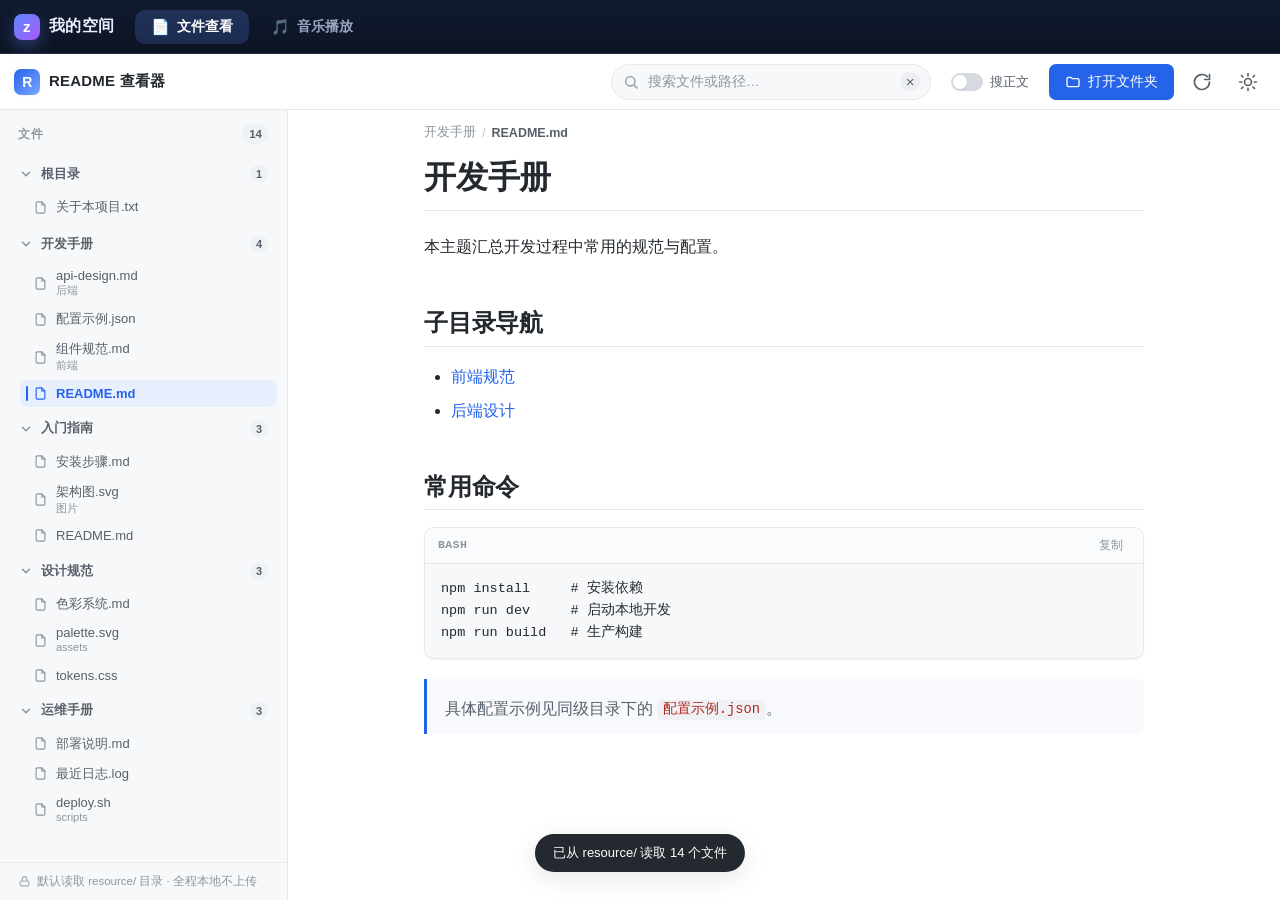
==== commit d3311f5e: "feat: 根页改为常驻双 iframe 外壳，文件查看与音乐播放互不影响、音乐可后台持续播放 - 根 index.html 改用两个“常驻” iframe 分别承载 readme-view/ 与 m" ====
--- a/index.html
+++ b/index.html
@@ -3,163 +3,177 @@
 <head>
   <meta charset="UTF-8" />
   <meta name="viewport" content="width=device-width, initial-scale=1.0" />
-  <meta name="description" content="z-rong 的个人空间：文件查看器与本地音乐播放器两个入口。" />
+  <meta name="description" content="z-rong 的个人空间：文件查看与音乐播放，切换互不影响，音乐可后台持续播放。" />
   <title>z-rong · 我的空间</title>
   <style>
-    :root {
-      --bg: #0b1020;
-      --bg-2: #111a33;
-      --card: rgba(255, 255, 255, 0.05);
-      --card-hover: rgba(255, 255, 255, 0.09);
-      --border: rgba(255, 255, 255, 0.10);
-      --text: #e9eefb;
-      --muted: #9aa6c2;
-      --accent: #5b8cff;
-      --accent-2: #a855f7;
-      --shadow: 0 20px 60px rgba(0, 0, 0, 0.45);
-    }
-    @media (prefers-color-scheme: light) {
-      :root {
-        --bg: #eef2fb;
-        --bg-2: #ffffff;
-        --card: #ffffff;
-        --card-hover: #ffffff;
-        --border: #e2e8f4;
-        --text: #1a2238;
-        --muted: #66718c;
-        --accent: #2563eb;
-        --accent-2: #7c3aed;
-        --shadow: 0 16px 44px rgba(37, 60, 120, 0.14);
-      }
-    }
+    :root { --bar-h: 54px; }
     * { box-sizing: border-box; }
     html, body { height: 100%; margin: 0; }
     body {
+      display: flex;
+      flex-direction: column;
       font-family: -apple-system, BlinkMacSystemFont, "Segoe UI", Roboto,
         "PingFang SC", "Hiragino Sans GB", "Microsoft YaHei", sans-serif;
-      color: var(--text);
-      background:
-        radial-gradient(1200px 700px at 15% -10%, rgba(91, 140, 255, 0.28), transparent 60%),
-        radial-gradient(1000px 600px at 100% 110%, rgba(168, 85, 247, 0.24), transparent 55%),
-        linear-gradient(160deg, var(--bg) 0%, var(--bg-2) 100%);
-      min-height: 100vh;
+      background: #0b1020;
+      color: #e9eefb;
+      overflow: hidden;
+    }
+
+    /* ---------- 顶部切换栏 ---------- */
+    .app-tabs {
+      flex: 0 0 var(--bar-h);
       display: flex;
       align-items: center;
-      justify-content: center;
-      padding: 40px 20px;
+      gap: 6px;
+      padding: 0 14px;
+      background: linear-gradient(180deg, #111a30 0%, #0d1424 100%);
+      border-bottom: 1px solid rgba(255, 255, 255, 0.08);
+      z-index: 10;
     }
-    .landing {
-      width: min(920px, 100%);
+    .brand {
+      display: flex; align-items: center; gap: 9px;
+      margin-right: 14px;
+      font-weight: 800; letter-spacing: 0.4px;
+      color: #e9eefb; user-select: none; white-space: nowrap;
     }
-    .hero {
-      text-align: center;
-      margin-bottom: 40px;
+    .brand__dot {
+      width: 26px; height: 26px; border-radius: 8px;
+      display: flex; align-items: center; justify-content: center;
+      background: linear-gradient(135deg, #5b8cff, #a855f7);
+      color: #fff; font-size: 15px; font-weight: 800;
+      box-shadow: 0 6px 16px rgba(91, 140, 255, 0.35);
     }
-    .logo {
-      width: 64px; height: 64px; margin: 0 auto 18px;
-      display: flex; align-items: center; justify-content: center;
-      border-radius: 18px;
-      background: linear-gradient(135deg, var(--accent), var(--accent-2));
-      color: #fff; font-size: 34px; font-weight: 800; letter-spacing: -1px;
-      box-shadow: var(--shadow);
+    .app-tab {
+      display: inline-flex; align-items: center; gap: 7px;
+      padding: 8px 16px;
+      border: none; border-radius: 10px;
+      background: transparent; color: #9aa6c2;
+      font-size: 14px; font-weight: 600; cursor: pointer;
+      transition: color .16s ease, background .16s ease;
+      white-space: nowrap;
     }
-    .hero h1 {
-      margin: 0 0 10px;
-      font-size: clamp(26px, 4vw, 40px);
-      font-weight: 800;
-      letter-spacing: 0.5px;
+    .app-tab:hover { color: #e9eefb; background: rgba(255, 255, 255, 0.06); }
+    .app-tab.active { color: #fff; background: rgba(91, 140, 255, 0.20); }
+    .app-tab .ico { font-size: 15px; line-height: 1; }
+
+    .tabs-spacer { flex: 1; }
+    .playing-hint {
+      display: none; align-items: center; gap: 6px;
+      font-size: 12.5px; color: #7fd6a8;
+      padding-right: 4px;
     }
-    .hero p { margin: 0; color: var(--muted); font-size: 15px; }
-
-    .entries {
-      display: grid;
-      grid-template-columns: repeat(2, 1fr);
-      gap: 20px;
+    .playing-hint.show { display: inline-flex; }
+    .playing-hint__dot {
+      width: 7px; height: 7px; border-radius: 50%; background: #35d07f;
+      box-shadow: 0 0 0 0 rgba(53, 208, 127, 0.6);
+      animation: pulse 1.6s infinite;
     }
-    @media (max-width: 640px) {
-      .entries { grid-template-columns: 1fr; }
+    @keyframes pulse {
+      0% { box-shadow: 0 0 0 0 rgba(53, 208, 127, 0.55); }
+      70% { box-shadow: 0 0 0 7px rgba(53, 208, 127, 0); }
+      100% { box-shadow: 0 0 0 0 rgba(53, 208, 127, 0); }
     }
 
-    .entry {
+    /* ---------- 内容面板（两个 iframe 常驻，仅切换可见性，绝不卸载） ---------- */
+    .panels {
+      flex: 1 1 auto;
       position: relative;
-      display: flex;
-      flex-direction: column;
-      gap: 12px;
-      padding: 28px;
-      min-height: 210px;
-      border-radius: 20px;
-      border: 1px solid var(--border);
-      background: var(--card);
-      color: var(--text);
-      text-decoration: none;
-      overflow: hidden;
-      transition: transform 180ms ease, background 180ms ease, border-color 180ms ease;
-      box-shadow: var(--shadow);
+      min-height: 0;
+      background: #0b1020;
     }
-    .entry::before {
-      content: "";
+    .panel {
       position: absolute;
-      inset: 0 0 auto 0;
-      height: 4px;
-      opacity: 0.9;
+      inset: 0;
+      width: 100%;
+      height: 100%;
+      border: 0;
+      background: #0b1020;
+      visibility: hidden;
+      pointer-events: none;
+      z-index: 0;
     }
-    .entry--docs::before { background: linear-gradient(90deg, #5b8cff, #38bdf8); }
-    .entry--music::before { background: linear-gradient(90deg, #f472b6, #a855f7); }
-    .entry:hover {
-      transform: translateY(-4px);
-      background: var(--card-hover);
-      border-color: color-mix(in srgb, var(--accent) 45%, var(--border));
-    }
-    .entry__icon {
-      width: 52px; height: 52px;
-      display: flex; align-items: center; justify-content: center;
-      font-size: 26px;
-      border-radius: 14px;
-      background: rgba(127, 127, 160, 0.16);
-    }
-    .entry__title { font-size: 22px; font-weight: 750; }
-    .entry__desc { color: var(--muted); font-size: 14px; line-height: 1.55; flex: 1; }
-    .entry__cta {
-      align-self: flex-start;
-      font-size: 14px; font-weight: 700;
-      color: var(--accent);
-    }
-    .entry--music .entry__cta { color: var(--accent-2); }
-
-    .foot {
-      margin-top: 36px;
-      text-align: center;
-      color: var(--muted);
-      font-size: 12.5px;
-      letter-spacing: 0.3px;
+    .panel.active {
+      visibility: visible;
+      pointer-events: auto;
+      z-index: 1;
     }
   </style>
 </head>
 <body>
-  <main class="landing">
-    <header class="hero">
-      <div class="logo">z</div>
-      <h1>我的空间</h1>
-      <p>选择一个入口开始</p>
-    </header>
+  <nav class="app-tabs" role="tablist" aria-label="功能切换">
+    <div class="brand"><span class="brand__dot">z</span><span>我的空间</span></div>
 
-    <section class="entries">
-      <a class="entry entry--docs" href="readme-view/">
-        <span class="entry__icon">📄</span>
-        <span class="entry__title">文件查看</span>
-        <span class="entry__desc">本地 README / 文档查看器：左侧文件树、沉浸式阅读、明暗主题、全文搜索。</span>
-        <span class="entry__cta">进入文件查看 →</span>
-      </a>
+    <button class="app-tab active" data-tab="files" role="tab" aria-selected="true">
+      <span class="ico">📄</span><span>文件查看</span>
+    </button>
+    <button class="app-tab" data-tab="music" role="tab" aria-selected="false">
+      <span class="ico">🎵</span><span>音乐播放</span>
+    </button>
 
-      <a class="entry entry--music" href="music-player/">
-        <span class="entry__icon">🎵</span>
-        <span class="entry__title">音乐播放</span>
-        <span class="entry__desc">本地音乐播放器：分类浏览、自动收录新音频到「未分组」、可自建分组。</span>
-        <span class="entry__cta">进入音乐播放 →</span>
-      </a>
-    </section>
+    <span class="tabs-spacer"></span>
+    <span class="playing-hint" id="playingHint" title="音乐正在后台播放，切到文件查看不会中断">
+      <span class="playing-hint__dot"></span>音乐播放中…
+    </span>
+  </nav>
 
-    <footer class="foot">© z-rong · 纯静态 · 本地优先 · 数据不上传</footer>
-  </main>
+  <div class="panels">
+    <!-- 文件查看：独立目录 readme-view/ -->
+    <iframe id="panel-files" class="panel active" src="readme-view/index.html" title="文件查看" allow="autoplay"></iframe>
+    <!-- 音乐播放：独立目录 music-player/（常驻，切换不卸载，保证后台继续播放） -->
+    <iframe id="panel-music" class="panel" src="music-player/index.html" title="音乐播放" allow="autoplay"></iframe>
+  </div>
+
+  <script>
+    (function () {
+      'use strict';
+      var KEY = 'zr-shell-tab';
+      var tabs = Array.prototype.slice.call(document.querySelectorAll('.app-tab'));
+      var panels = {
+        files: document.getElementById('panel-files'),
+        music: document.getElementById('panel-music')
+      };
+      var hint = document.getElementById('playingHint');
+      var musicFrame = panels.music;
+
+      function activate(name) {
+        if (!panels[name]) name = 'files';
+        tabs.forEach(function (t) {
+          var on = t.getAttribute('data-tab') === name;
+          t.classList.toggle('active', on);
+          t.setAttribute('aria-selected', on ? 'true' : 'false');
+        });
+        Object.keys(panels).forEach(function (k) {
+          if (panels[k]) panels[k].classList.toggle('active', k === name);
+        });
+        try { localStorage.setItem(KEY, name); } catch (e) {}
+      }
+
+      tabs.forEach(function (t) {
+        t.addEventListener('click', function () { activate(t.getAttribute('data-tab')); });
+      });
+
+      var saved = null;
+      try { saved = localStorage.getItem(KEY); } catch (e) {}
+      activate(saved === 'music' ? 'music' : 'files');
+
+      // 监听播放器 iframe 的播放状态，用于点“文件查看”时显示“音乐播放中”提示。
+      // 播放器通过 postMessage 上报 { type:'mp-playing', playing:true/false }。
+      var musicPlaying = false;
+      function setHint(playing) {
+        musicPlaying = playing;
+        if (hint) hint.classList.toggle('show', playing);
+      }
+      window.addEventListener('message', function (ev) {
+        // 同源校验：只接受来自本播放器 iframe 的消息
+        if (ev.source !== musicFrame || !ev.data || typeof ev.data !== 'object') return;
+        if (ev.data.type === 'mp-playing') setHint(!!ev.data.playing);
+      });
+
+      // 首次切到音乐标签后（iframe 已就绪）请求一次当前播放状态
+      musicFrame.addEventListener('load', function () {
+        try { musicFrame.contentWindow.postMessage({ type: 'mp-query-state' }, '*'); } catch (e) {}
+      });
+    })();
+  </script>
 </body>
 </html>
